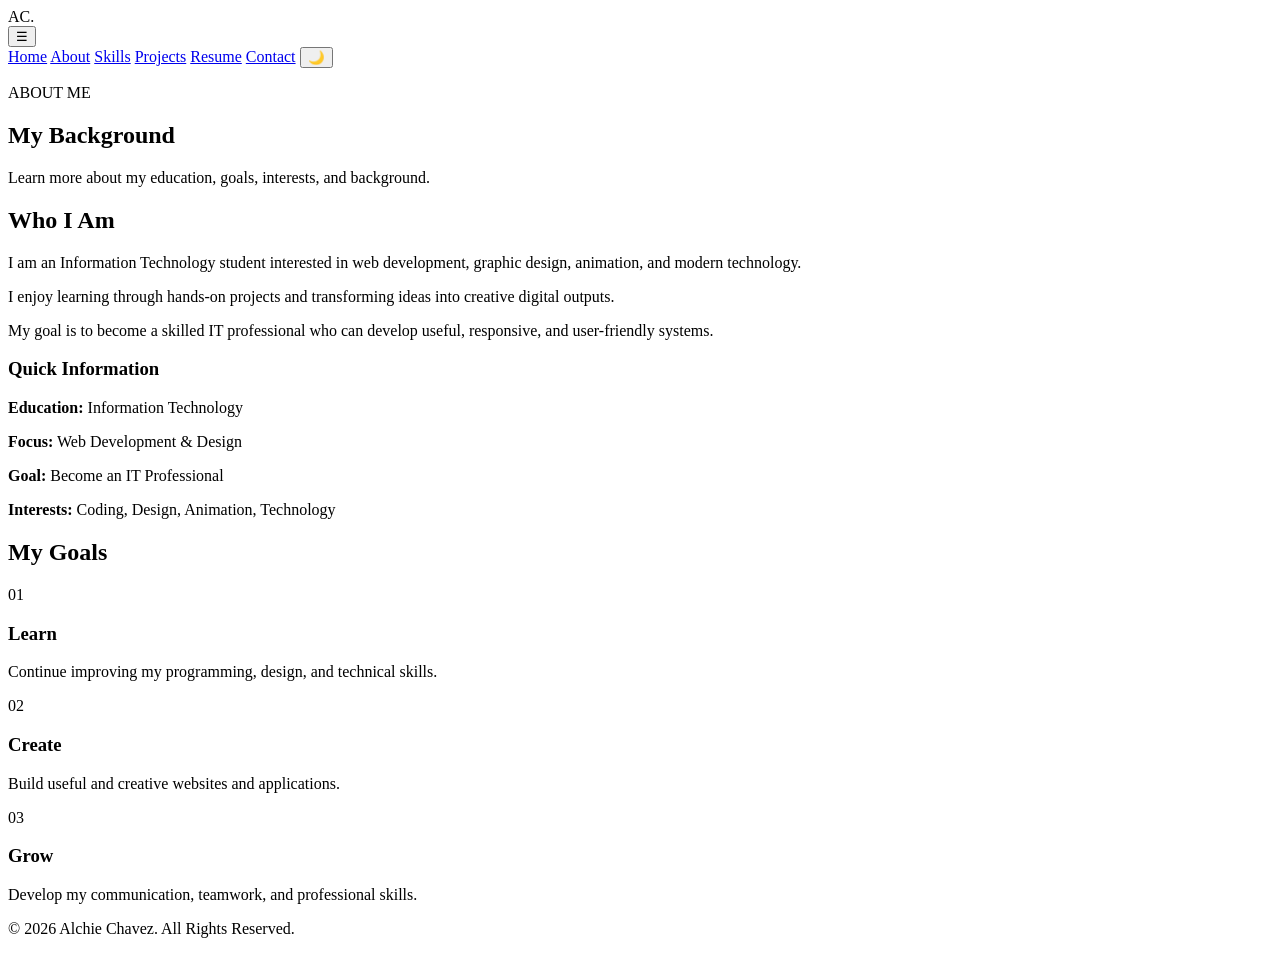
==== about.html @ d96d24c8 "Add files via upload" ====
<!DOCTYPE html>
<html lang="en">

<head>
    <meta charset="UTF-8">
    <meta name="viewport" content="width=device-width, initial-scale=1.0">
    <title>About | Alchie Chavez</title>

    <link rel="stylesheet" href="css/style.css">
</head>

<body>

<header>
    <div class="logo">AC<span>.</span></div>

    <button class="menu-toggle" id="menuToggle">☰</button>

    <nav id="navbar">

        <a href="index.html">Home</a>

        <a href="about.html" class="active">About</a>

        <a href="skills.html">Skills</a>

        <a href="projects.html">Projects</a>

        <a href="resume.html">Resume</a>

        <a href="contact.html">Contact</a>

        <button id="themeToggle">🌙</button>

    </nav>

</header>


<main>

<section class="page-header">

    <p class="eyebrow">ABOUT ME</p>

    <h1>My Background</h1>

    <p>
        Learn more about my education, goals, interests, and background.
    </p>
     
</section>


<section class="section">

    <div class="two-column">

        <div>

            <h2>Who I Am</h2>

            <p>
                I am an Information Technology student interested in
                web development, graphic design, animation, and
                modern technology.
            </p>

            <p>
                I enjoy learning through hands-on projects and
                transforming ideas into creative digital outputs.
            </p>

            <p>
                My goal is to become a skilled IT professional who can
                develop useful, responsive, and user-friendly systems.
            </p>

        </div>


        <div class="info-card">

            <h3>Quick Information</h3>

            <p>
                <strong>Education:</strong>
                Information Technology
            </p>

            <p>
                <strong>Focus:</strong>
                Web Development & Design
            </p>

            <p>
                <strong>Goal:</strong>
                Become an IT Professional
            </p>

            <p>
                <strong>Interests:</strong>
                Coding, Design, Animation, Technology
            </p>

        </div>

    </div>

</section>


<section class="section light">

    <div class="container">

        <h2>My Goals</h2>

        <div class="cards">

            <div class="card">

                <span>01</span>

                <h3>Learn</h3>

                <p>
                    Continue improving my programming,
                    design, and technical skills.
                </p>

            </div>


            <div class="card">

                <span>02</span>

                <h3>Create</h3>

                <p>
                    Build useful and creative websites
                    and applications.
                </p>

            </div>


            <div class="card">

                <span>03</span>

                <h3>Grow</h3>

                <p>
                    Develop my communication, teamwork,
                    and professional skills.
                </p>

            </div>

        </div>

    </div>

</section>

</main>


<footer>
    <p>© 2026 Alchie Chavez. All Rights Reserved.</p>
</footer>


<script src="C:\Users\User\Documents\Alchie_Chavez_Portfolio\personal-portfolio\js\js_script.js"></script>

</body>
</html>
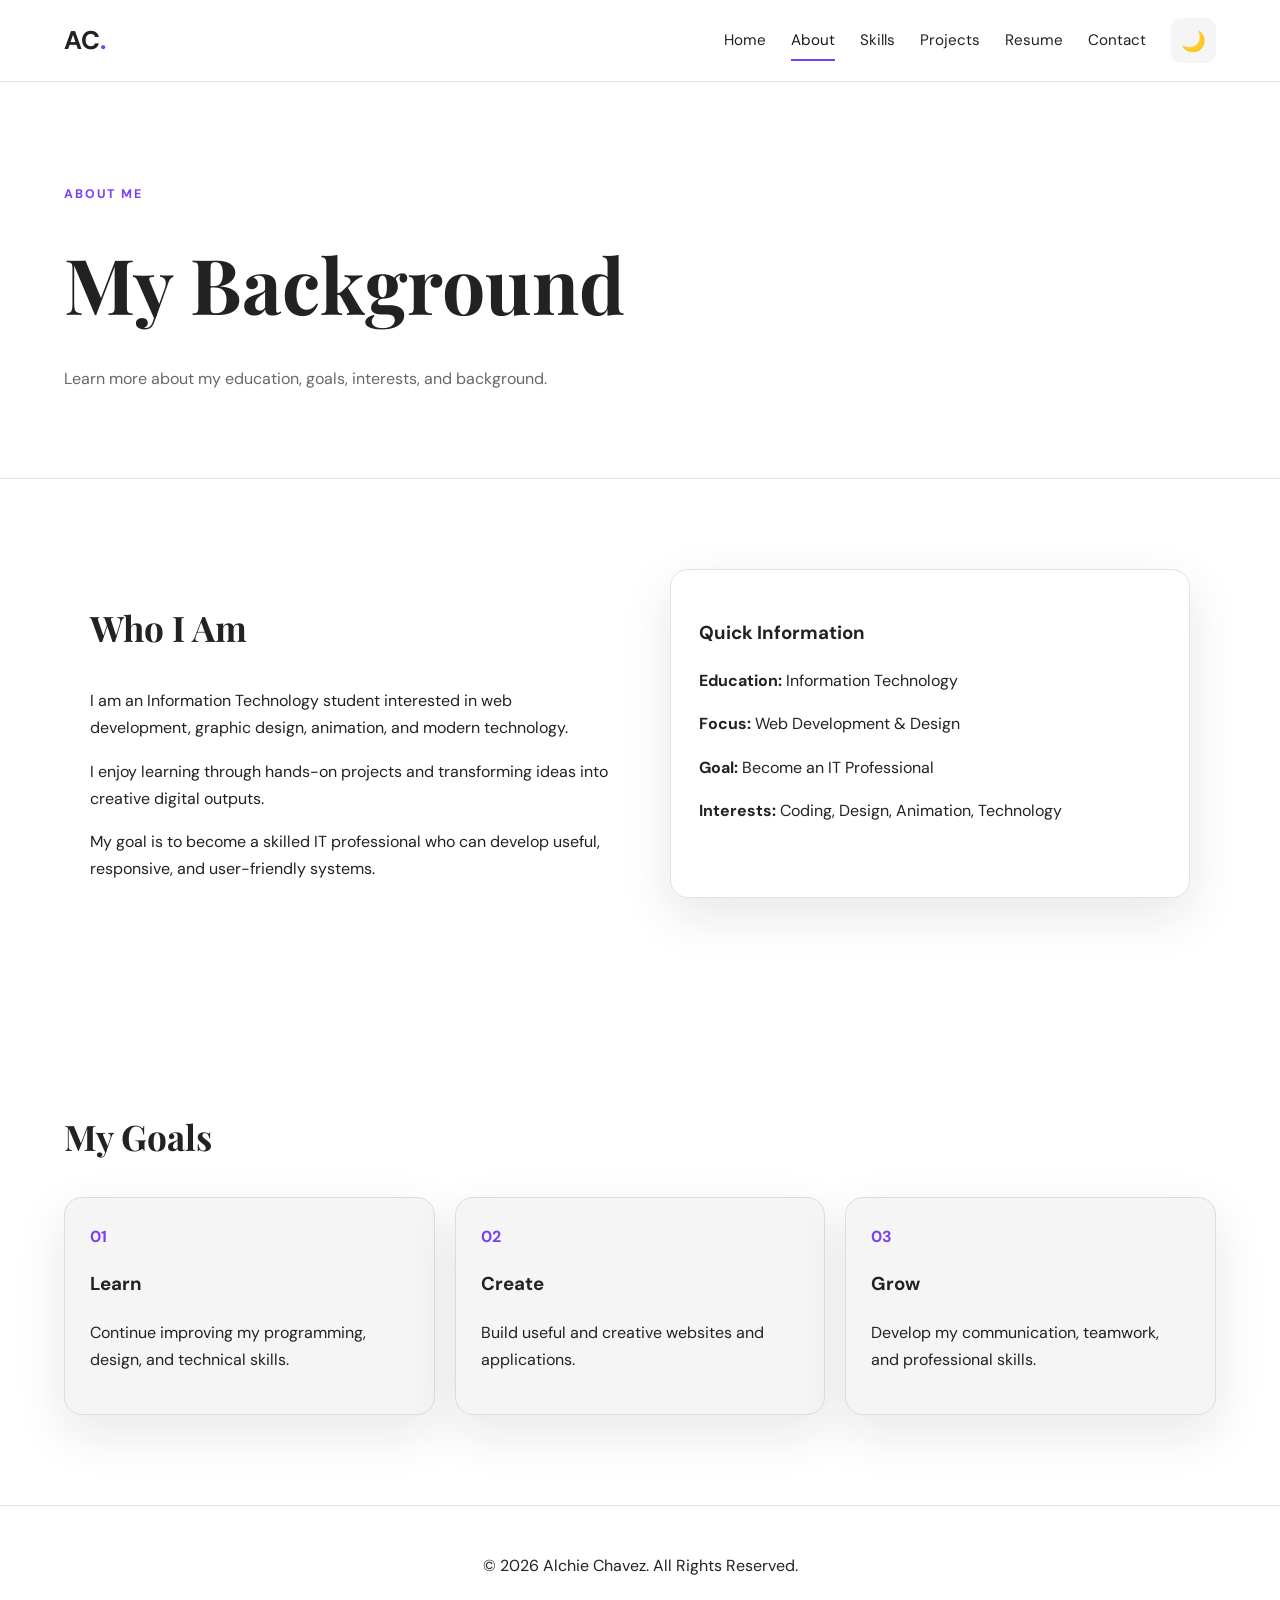
==== commit def7a9e7: "about.html" ====
--- a/about.html
+++ b/about.html
@@ -6,7 +6,7 @@
     <meta name="viewport" content="width=device-width, initial-scale=1.0">
     <title>About | Alchie Chavez</title>
 
-    <link rel="stylesheet" href="css/style.css">
+    <link rel="stylesheet" href="style.css">
 </head>
 
 <body>
@@ -173,7 +173,7 @@
 </footer>
 
 
-<script src="C:\Users\User\Documents\Alchie_Chavez_Portfolio\personal-portfolio\js\js_script.js"></script>
+<script src="js_script.js"></script>
 
 </body>
-</html>+</html>
--- a/style.css
+++ b/style.css
@@ -0,0 +1,1124 @@
+@import url('https://fonts.googleapis.com/css2?family=DM+Sans:wght@400;500;600;700&family=Playfair+Display:wght@600;700&display=swap');
+
+
+:root {
+
+    --background: #f8f7f4;
+
+    --surface: #ffffff;
+
+    --text: #191919;
+
+    --muted: #686868;
+
+    --accent: #7b3ff2;
+
+    --accent-light: #a16cff;
+
+    --border: #e7e3dc;
+
+    --shadow:
+        0 18px 50px rgba(30,20,50,0.10);
+}
+
+
+[data-theme="dark"] {
+
+    --background: #111114;
+
+    --surface: #1a1a20;
+
+    --text: #f5f3fa;
+
+    --muted: #b5b2bd;
+
+    --border: #303038;
+
+    --shadow:
+        0 18px 50px rgba(0,0,0,0.3);
+}
+
+
+* {
+    box-sizing: border-box;
+}
+
+
+html {
+    scroll-behavior: smooth;
+}
+
+
+body {
+
+    margin: 0;
+
+    background: var(--background);
+
+    color: var(--text);
+
+    font-family:
+        "DM Sans",
+        sans-serif;
+
+    line-height: 1.7;
+
+    transition:
+        background 0.3s,
+        color 0.3s;
+}
+
+
+a {
+    color: inherit;
+
+    text-decoration: none;
+}
+
+
+/* HEADER */
+
+header {
+
+    position: sticky;
+
+    top: 0;
+
+    z-index: 100;
+
+    display: flex;
+
+    justify-content: space-between;
+
+    align-items: center;
+
+    padding: 18px 5%;
+
+    background:
+        rgba(248,247,244,0.92);
+
+    backdrop-filter:
+        blur(15px);
+
+    border-bottom:
+        1px solid var(--border);
+}
+
+
+[data-theme="dark"] header {
+
+    background:
+        rgba(17,17,20,0.92);
+}
+
+
+.logo {
+
+    font-size: 1.6rem;
+
+    font-weight: 700;
+}
+
+
+.logo span {
+
+    color: var(--accent);
+}
+
+
+nav {
+
+    display: flex;
+
+    align-items: center;
+
+    gap: 25px;
+}
+
+
+nav a {
+
+    color: var(--muted);
+
+    font-size: 0.95rem;
+
+    position: relative;
+}
+
+
+nav a:hover,
+nav a.active {
+
+    color: var(--text);
+}
+
+
+nav a.active::after {
+
+    content: "";
+
+    position: absolute;
+
+    left: 0;
+
+    right: 0;
+
+    bottom: -8px;
+
+    height: 2px;
+
+    background: var(--accent);
+}
+
+
+#themeToggle {
+
+    border: none;
+
+    background: var(--surface);
+
+    color: var(--text);
+
+    padding: 8px 12px;
+
+    border-radius: 10px;
+
+    cursor: pointer;
+}
+
+
+.menu-toggle {
+
+    display: none;
+
+    border: none;
+
+    background: var(--surface);
+
+    color: var(--text);
+
+    font-size: 1.4rem;
+
+    padding: 8px;
+
+    cursor: pointer;
+}
+
+
+/* HERO */
+
+.hero {
+
+    width: 90%;
+
+    max-width: 1150px;
+
+    min-height: 80vh;
+
+    margin: auto;
+
+    display: grid;
+
+    grid-template-columns:
+        1.2fr 0.8fr;
+
+    gap: 50px;
+
+    align-items: center;
+}
+
+
+.eyebrow {
+
+    color: var(--accent);
+
+    font-weight: 700;
+
+    letter-spacing: 0.15em;
+
+    font-size: 0.78rem;
+}
+
+
+.hero h1 {
+
+    font-family:
+        "Playfair Display",
+        serif;
+
+    font-size:
+        clamp(3rem,7vw,5.5rem);
+
+    line-height: 1.05;
+
+    margin: 10px 0;
+}
+
+
+.hero h1 span {
+
+    color: var(--accent);
+}
+
+
+.hero h2 {
+
+    font-size: 1.5rem;
+
+    margin: 20px 0;
+}
+
+
+.hero p {
+
+    max-width: 650px;
+
+    color: var(--muted);
+
+    font-size: 1.05rem;
+}
+
+
+.buttons {
+
+    display: flex;
+
+    gap: 12px;
+
+    margin-top: 30px;
+
+    flex-wrap: wrap;
+}
+
+
+.btn {
+
+    display: inline-block;
+
+    padding: 12px 20px;
+
+    border-radius: 12px;
+
+    font-weight: 700;
+
+    border: 1px solid var(--border);
+
+    cursor: pointer;
+}
+
+
+.primary {
+
+    background: var(--accent);
+
+    color: white;
+
+    border-color: var(--accent);
+}
+
+
+.secondary {
+
+    background: var(--surface);
+}
+
+
+.profile-container {
+
+    display: grid;
+
+    place-items: center;
+}
+
+
+.profile-container img {
+
+    width: min(360px,80vw);
+
+    filter:
+        drop-shadow(
+            0 25px 30px
+            rgba(123,63,242,0.2)
+        );
+}
+
+
+/* PAGE HEADER */
+
+.page-header {
+
+    padding: 90px 5% 70px;
+
+    background: var(--surface);
+
+    border-bottom:
+        1px solid var(--border);
+}
+
+
+.page-header h1 {
+
+    font-family:
+        "Playfair Display",
+        serif;
+
+    font-size:
+        clamp(3rem,6vw,5rem);
+
+    margin: 0;
+}
+
+
+.page-header p:last-child {
+
+    color: var(--muted);
+}
+
+
+/* SECTIONS */
+
+.section {
+
+    padding: 90px 5%;
+}
+
+
+.welcome {
+
+    padding: 90px 5%;
+
+    text-align: center;
+
+    background: var(--surface);
+}
+
+
+.welcome p {
+
+    color: var(--muted);
+
+    max-width: 650px;
+
+    margin:
+        10px auto 25px;
+}
+
+
+h2 {
+
+    font-family:
+        "Playfair Display",
+        serif;
+
+    font-size: 2.2rem;
+}
+
+
+
+
+.two-column {
+
+    max-width: 1100px;
+
+    margin: auto;
+
+    display: grid;
+
+    grid-template-columns:
+        1fr 1fr;
+
+    gap: 60px;
+}
+
+
+.info-card {
+
+    background: var(--surface);
+
+    border:
+        1px solid var(--border);
+
+    border-radius: 18px;
+
+    padding: 28px;
+
+    box-shadow: var(--shadow);
+}
+
+
+
+
+.cards {
+
+    display: grid;
+
+    grid-template-columns:
+        repeat(3,1fr);
+
+    gap: 20px;
+}
+
+
+.card {
+
+    background: var(--surface);
+
+    border:
+        1px solid var(--border);
+
+    border-radius: 18px;
+
+    padding: 25px;
+
+    box-shadow: var(--shadow);
+}
+
+
+.card span {
+
+    color: var(--accent);
+
+    font-weight: bold;
+}
+
+
+.light {
+
+    background: var(--surface);
+}
+
+
+
+
+.skills-grid {
+
+    max-width: 1000px;
+
+    margin: auto;
+
+    display: grid;
+
+    grid-template-columns:
+        1fr 1fr;
+
+    gap: 30px;
+}
+
+
+.skill-title {
+
+    display: flex;
+
+    justify-content: space-between;
+
+    margin-bottom: 8px;
+}
+
+
+.skill-title span {
+
+    color: var(--muted);
+}
+
+
+.progress {
+
+    height: 10px;
+
+    background: var(--border);
+
+    border-radius: 20px;
+
+    overflow: hidden;
+}
+
+
+.progress div {
+
+    height: 100%;
+
+    background: var(--accent);
+
+    border-radius: 20px;
+
+    animation:
+        progressAnimation 1.5s ease;
+}
+
+
+@keyframes progressAnimation {
+
+    from {
+        width: 0;
+    }
+
+}
+
+
+
+
+.filters {
+
+    max-width: 1100px;
+
+    margin:
+        0 auto 30px;
+
+    display: flex;
+
+    gap: 10px;
+
+    flex-wrap: wrap;
+}
+
+
+.filter {
+
+    padding: 9px 17px;
+
+    border:
+        1px solid var(--border);
+
+    border-radius: 30px;
+
+    background: var(--surface);
+
+    color: var(--text);
+
+    cursor: pointer;
+}
+
+
+.filter.active {
+
+    background: var(--accent);
+
+    color: white;
+}
+
+
+
+
+.project-grid {
+
+    max-width: 1100px;
+
+    margin: auto;
+
+    display: grid;
+
+    grid-template-columns:
+        repeat(2,1fr);
+
+    gap: 25px;
+}
+
+
+.project-card {
+
+    background: var(--surface);
+
+    border:
+        1px solid var(--border);
+
+    border-radius: 18px;
+
+    overflow: hidden;
+
+    box-shadow: var(--shadow);
+}
+
+
+.project-card img {
+
+    width: 100%;
+
+    display: block;
+}
+
+
+.project-content {
+
+    padding: 25px;
+}
+
+
+.tag {
+
+    color: var(--accent);
+
+    font-weight: bold;
+
+    font-size: 0.85rem;
+}
+
+
+.project-content h3 {
+
+    margin: 7px 0;
+}
+
+
+.project-content p,
+.project-content small {
+
+    color: var(--muted);
+}
+
+
+.details-btn {
+
+    display: block;
+
+    margin-top: 15px;
+
+    border: none;
+
+    background: none;
+
+    color: var(--accent);
+
+    font-weight: bold;
+
+    cursor: pointer;
+}
+
+
+
+
+.modal {
+
+    display: none;
+
+    position: fixed;
+
+    inset: 0;
+
+    background:
+        rgba(0,0,0,0.65);
+
+    z-index: 200;
+
+    place-items: center;
+
+    padding: 20px;
+}
+
+
+.modal.show {
+
+    display: grid;
+}
+
+
+.modal-box {
+
+    width: min(550px,100%);
+
+    background: var(--surface);
+
+    color: var(--text);
+
+    border-radius: 18px;
+
+    padding: 35px;
+
+    position: relative;
+}
+
+
+#closeModal {
+
+    position: absolute;
+
+    right: 15px;
+
+    top: 8px;
+
+    background: none;
+
+    border: none;
+
+    font-size: 2rem;
+
+    color: var(--text);
+
+    cursor: pointer;
+}
+
+
+
+
+.timeline {
+
+    max-width: 800px;
+
+    margin: auto;
+}
+
+
+.timeline-item {
+
+    position: relative;
+
+    padding:
+        0 0 55px 45px;
+
+    border-left:
+        2px solid var(--border);
+}
+
+
+.timeline-dot {
+
+    position: absolute;
+
+    left: -9px;
+
+    top: 0;
+
+    width: 16px;
+
+    height: 16px;
+
+    border-radius: 50%;
+
+    background: var(--accent);
+}
+
+
+
+.contact-grid {
+
+    max-width: 1100px;
+
+    margin: auto;
+
+    display: grid;
+
+    grid-template-columns:
+        1fr 1fr;
+
+    gap: 60px;
+}
+
+
+.contact-form {
+
+    display: flex;
+
+    flex-direction: column;
+
+    gap: 8px;
+
+    background: var(--surface);
+
+    border:
+        1px solid var(--border);
+
+    border-radius: 18px;
+
+    padding: 30px;
+
+    box-shadow: var(--shadow);
+}
+
+
+.contact-form input,
+.contact-form textarea {
+
+    width: 100%;
+
+    font: inherit;
+
+    padding: 12px;
+
+    background: var(--background);
+
+    color: var(--text);
+
+    border:
+        1px solid var(--border);
+
+    border-radius: 10px;
+}
+
+
+.error {
+
+    color: #d33;
+
+    font-size: 0.8rem;
+
+    min-height: 18px;
+}
+
+
+#formStatus {
+
+    font-weight: bold;
+}
+
+
+
+
+.scroll-top {
+
+    display: none;
+
+    position: fixed;
+
+    right: 20px;
+
+    bottom: 20px;
+
+    width: 45px;
+
+    height: 45px;
+
+    border: none;
+
+    border-radius: 50%;
+
+    background: var(--accent);
+
+    color: white;
+
+    font-size: 1.2rem;
+
+    cursor: pointer;
+
+    z-index: 50;
+}
+
+
+
+
+footer {
+
+    text-align: center;
+
+    padding: 30px 5%;
+
+    color: var(--muted);
+
+    border-top:
+        1px solid var(--border);
+}
+
+
+
+
+@media(max-width:800px) {
+
+    header {
+        padding: 16px 5%;
+    }
+
+
+    .menu-toggle {
+        display: block;
+    }
+
+
+    nav {
+
+        display: none;
+
+        position: absolute;
+
+        top: 70px;
+
+        left: 0;
+
+        right: 0;
+
+        padding: 25px 5%;
+
+        background: var(--surface);
+
+        flex-direction: column;
+
+        align-items: flex-start;
+
+        border-bottom:
+            1px solid var(--border);
+    }
+
+
+    nav.open {
+        display: flex;
+    }
+
+
+    .hero {
+
+        grid-template-columns: 1fr;
+
+        padding:
+            60px 0;
+    }
+
+
+    .profile-container {
+
+        order: -1;
+    }
+
+
+    .two-column,
+    .contact-grid,
+    .skills-grid,
+    .project-grid {
+
+        grid-template-columns: 1fr;
+    }
+
+
+    .cards {
+
+        grid-template-columns: 1fr;
+    }
+
+
+    .page-header {
+
+        padding:
+            60px 5% 50px;
+    }
+
+
+    .section {
+
+        padding:
+            65px 5%;
+    }
+
+}
+/* ==========================================
+   LIGHT / DARK MODE
+========================================== */
+
+/* LIGHT MODE */
+:root {
+    --bg-color: #ffffff;
+    --text-color: #222222;
+    --card-color: #f5f5f5;
+    --border-color: #dddddd;
+    --nav-color: #ffffff;
+    --input-color: #ffffff;
+}
+
+
+/* DARK MODE */
+[data-theme="dark"] {
+    --bg-color: #121212;
+    --text-color: #ffffff;
+    --card-color: #1e1e1e;
+    --border-color: #444444;
+    --nav-color: #181818;
+    --input-color: #252525;
+}
+
+
+/* MAIN PAGE */
+body {
+    background-color: var(--bg-color);
+    color: var(--text-color);
+    transition:
+        background-color 0.3s ease,
+        color 0.3s ease;
+}
+
+
+/* NAVIGATION */
+header,
+nav {
+    background-color: var(--nav-color);
+    color: var(--text-color);
+}
+
+
+/* LINKS */
+nav a {
+    color: var(--text-color);
+}
+
+
+/* SECTIONS */
+section {
+    background-color: var(--bg-color);
+    color: var(--text-color);
+}
+
+
+/* CARDS */
+.card,
+.project-card,
+.skill-card,
+.service-card {
+    background-color: var(--card-color);
+    color: var(--text-color);
+    border-color: var(--border-color);
+}
+
+
+/* HEADINGS */
+h1,
+h2,
+h3,
+h4,
+h5,
+h6 {
+    color: var(--text-color);
+}
+
+
+/* PARAGRAPHS */
+p {
+    color: var(--text-color);
+}
+
+
+/* INPUTS */
+input,
+textarea,
+select {
+    background-color: var(--input-color);
+    color: var(--text-color);
+    border-color: var(--border-color);
+}
+
+
+/* THEME BUTTON */
+#themeToggle {
+    cursor: pointer;
+    border: none;
+    background-color: var(--card-color);
+    color: var(--text-color);
+
+    width: 45px;
+    height: 45px;
+
+    border-radius: 10px;
+
+    font-size: 20px;
+
+    display: flex;
+    align-items: center;
+    justify-content: center;
+
+    transition: 0.3s ease;
+}
+
+
+#themeToggle:hover {
+    transform: scale(1.08);
+}
+.certificate-img {
+    width: 30%;
+    max-width: 500px;
+    height: auto;
+    display: block;
+    margin: 0 auto;
+}
